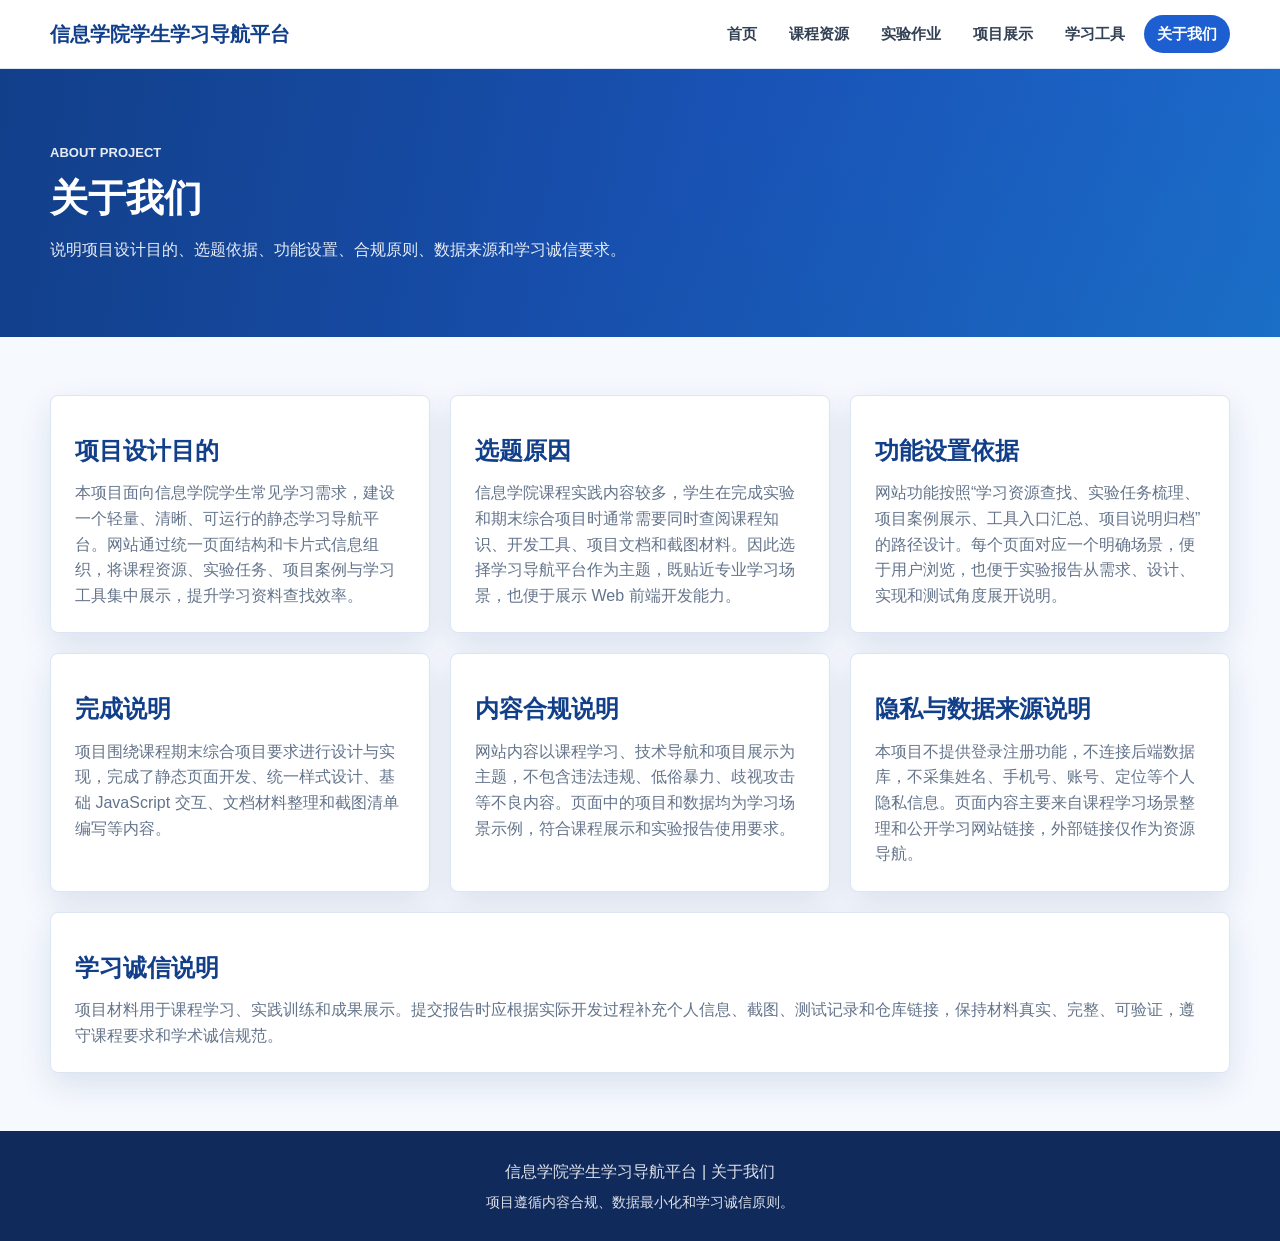
==== pages/about.html @ c4b29e27 "项目初始化：完整静态网站 + 修复7项代码问题（backdrop-filter前缀、公告轮播暂停、noopener、fade-card fallback、占位文本清理、搜索计数、硬编码路径）" ====
<!DOCTYPE html>
<html lang="zh-CN">
<head>
  <meta charset="UTF-8">
  <meta name="viewport" content="width=device-width, initial-scale=1.0">
  <title>关于我们 - 信息学院学生学习导航平台</title>
  <link rel="stylesheet" href="../css/style.css">
</head>
<body>
  <header class="site-header">
    <nav class="navbar">
      <a class="brand" href="../index.html">信息学院学生学习导航平台</a>
      <button class="nav-toggle" type="button" aria-label="展开导航" aria-expanded="false">☰</button>
      <ul class="nav-menu">
        <li><a href="../index.html">首页</a></li>
        <li><a href="courses.html">课程资源</a></li>
        <li><a href="experiments.html">实验作业</a></li>
        <li><a href="projects.html">项目展示</a></li>
        <li><a href="tools.html">学习工具</a></li>
        <li><a href="about.html">关于我们</a></li>
      </ul>
    </nav>
  </header>

  <main>
    <section class="page-hero">
      <div>
        <p class="eyebrow">About Project</p>
        <h1>关于我们</h1>
        <p>说明项目设计目的、选题依据、功能设置、合规原则、数据来源和学习诚信要求。</p>
      </div>
    </section>

    <section class="section">
      <div class="about-layout">
        <article class="info-panel fade-card">
          <h2>项目设计目的</h2>
          <p>本项目面向信息学院学生常见学习需求，建设一个轻量、清晰、可运行的静态学习导航平台。网站通过统一页面结构和卡片式信息组织，将课程资源、实验任务、项目案例与学习工具集中展示，提升学习资料查找效率。</p>
        </article>

        <article class="info-panel fade-card">
          <h2>选题原因</h2>
          <p>信息学院课程实践内容较多，学生在完成实验和期末综合项目时通常需要同时查阅课程知识、开发工具、项目文档和截图材料。因此选择学习导航平台作为主题，既贴近专业学习场景，也便于展示 Web 前端开发能力。</p>
        </article>

        <article class="info-panel fade-card">
          <h2>功能设置依据</h2>
          <p>网站功能按照“学习资源查找、实验任务梳理、项目案例展示、工具入口汇总、项目说明归档”的路径设计。每个页面对应一个明确场景，便于用户浏览，也便于实验报告从需求、设计、实现和测试角度展开说明。</p>
        </article>

        <article class="info-panel fade-card">
          <h2>完成说明</h2>
          <p>项目围绕课程期末综合项目要求进行设计与实现，完成了静态页面开发、统一样式设计、基础 JavaScript 交互、文档材料整理和截图清单编写等内容。</p>
        </article>

        <article class="info-panel fade-card">
          <h2>内容合规说明</h2>
          <p>网站内容以课程学习、技术导航和项目展示为主题，不包含违法违规、低俗暴力、歧视攻击等不良内容。页面中的项目和数据均为学习场景示例，符合课程展示和实验报告使用要求。</p>
        </article>

        <article class="info-panel fade-card">
          <h2>隐私与数据来源说明</h2>
          <p>本项目不提供登录注册功能，不连接后端数据库，不采集姓名、手机号、账号、定位等个人隐私信息。页面内容主要来自课程学习场景整理和公开学习网站链接，外部链接仅作为资源导航。</p>
        </article>

        <article class="info-panel fade-card wide-panel">
          <h2>学习诚信说明</h2>
          <p>项目材料用于课程学习、实践训练和成果展示。提交报告时应根据实际开发过程补充个人信息、截图、测试记录和仓库链接，保持材料真实、完整、可验证，遵守课程要求和学术诚信规范。</p>
        </article>
      </div>
    </section>
  </main>

  <button class="back-to-top" type="button" aria-label="返回顶部">↑</button>

  <footer class="site-footer">
    <p>信息学院学生学习导航平台 | 关于我们</p>
    <p>项目遵循内容合规、数据最小化和学习诚信原则。</p>
  </footer>

  <script src="../js/main.js"></script>
</body>
</html>
---- css/style.css ----
:root {
  --primary: #1d5fd0;
  --primary-dark: #123f8a;
  --primary-soft: #eaf2ff;
  --accent: #11a6a0;
  --text: #1e293b;
  --muted: #64748b;
  --line: #dbe5f3;
  --bg: #f6f9fe;
  --card: #ffffff;
  --warning: #f59e0b;
  --success: #16a34a;
  --shadow: 0 12px 32px rgba(22, 60, 116, 0.12);
  --radius: 8px;
}

* {
  box-sizing: border-box;
}

html {
  scroll-behavior: smooth;
}

body {
  margin: 0;
  color: var(--text);
  font-family: "Microsoft YaHei", "PingFang SC", Arial, sans-serif;
  line-height: 1.6;
  background: var(--bg);
}

a {
  color: inherit;
  text-decoration: none;
}

p {
  margin: 0;
}

.site-header {
  position: sticky;
  top: 0;
  z-index: 50;
  background: rgba(255, 255, 255, 0.96);
  border-bottom: 1px solid var(--line);
  backdrop-filter: blur(12px);
  -webkit-backdrop-filter: blur(12px);
}

.navbar {
  width: min(1180px, calc(100% - 32px));
  min-height: 68px;
  margin: 0 auto;
  display: flex;
  align-items: center;
  justify-content: space-between;
  gap: 24px;
}

.brand {
  font-weight: 800;
  color: var(--primary-dark);
  font-size: 20px;
  white-space: nowrap;
}

.nav-menu {
  display: flex;
  align-items: center;
  gap: 6px;
  padding: 0;
  margin: 0;
  list-style: none;
}

.nav-menu a {
  display: inline-flex;
  align-items: center;
  min-height: 38px;
  padding: 0 13px;
  border-radius: 999px;
  color: #334155;
  font-weight: 600;
  font-size: 15px;
}

.nav-menu a:hover,
.nav-menu a.active {
  color: #ffffff;
  background: var(--primary);
}

.nav-toggle {
  display: none;
  width: 42px;
  height: 42px;
  border: 1px solid var(--line);
  border-radius: var(--radius);
  background: #ffffff;
  color: var(--primary-dark);
  font-size: 22px;
  cursor: pointer;
}

.hero {
  min-height: 520px;
  display: flex;
  align-items: center;
  background:
    linear-gradient(90deg, rgba(8, 43, 105, 0.86), rgba(29, 95, 208, 0.74)),
    linear-gradient(135deg, #113d86, #1d5fd0 52%, #11a6a0);
  color: #ffffff;
}

.hero-content {
  width: min(1180px, calc(100% - 32px));
  margin: 0 auto;
  max-width: 760px;
}

.hero h1,
.page-hero h1 {
  margin: 12px 0 16px;
  line-height: 1.2;
}

.hero h1 {
  font-size: 44px;
}

.hero p {
  font-size: 18px;
  color: rgba(255, 255, 255, 0.9);
}

.hero-actions {
  display: flex;
  flex-wrap: wrap;
  gap: 14px;
  margin-top: 28px;
}

.page-hero {
  background:
    linear-gradient(90deg, rgba(18, 63, 138, 0.92), rgba(29, 95, 208, 0.78)),
    linear-gradient(135deg, #123f8a, #1d5fd0, #11a6a0);
  color: #ffffff;
  padding: 74px 0;
}

.page-hero > div {
  width: min(1180px, calc(100% - 32px));
  margin: 0 auto;
}

.page-hero h1 {
  font-size: 38px;
}

.page-hero p {
  max-width: 760px;
  color: rgba(255, 255, 255, 0.9);
}

.section {
  width: min(1180px, calc(100% - 32px));
  margin: 0 auto;
  padding: 58px 0;
}

.section-soft {
  width: 100%;
  max-width: none;
  padding-left: max(16px, calc((100% - 1180px) / 2));
  padding-right: max(16px, calc((100% - 1180px) / 2));
  background: #ffffff;
}

.section-heading {
  max-width: 780px;
  margin-bottom: 28px;
}

.section-heading h2 {
  margin: 8px 0 10px;
  font-size: 30px;
  color: var(--primary-dark);
}

.compact-heading {
  margin-top: 42px;
}

.eyebrow {
  color: var(--accent);
  font-size: 13px;
  font-weight: 800;
  letter-spacing: 0;
  text-transform: uppercase;
}

.btn {
  display: inline-flex;
  align-items: center;
  justify-content: center;
  min-height: 42px;
  padding: 0 18px;
  border: 1px solid transparent;
  border-radius: var(--radius);
  font-weight: 700;
  cursor: pointer;
  transition: transform 0.2s ease, box-shadow 0.2s ease, background 0.2s ease;
}

.btn:hover {
  transform: translateY(-2px);
  box-shadow: 0 10px 22px rgba(22, 60, 116, 0.18);
}

.btn-primary,
.btn-small {
  color: #ffffff;
  background: var(--primary);
}

.btn-secondary {
  color: #ffffff;
  border-color: rgba(255, 255, 255, 0.64);
  background: rgba(255, 255, 255, 0.12);
}

.btn-small {
  min-height: 36px;
  margin-top: 12px;
  padding: 0 14px;
  font-size: 14px;
}

.text-link {
  color: var(--primary);
  font-weight: 800;
}

.stats-grid,
.feature-grid,
.card-grid,
.tool-grid,
.about-layout {
  display: grid;
  gap: 20px;
}

.stats-grid {
  grid-template-columns: repeat(4, 1fr);
}

.feature-grid,
.card-grid,
.tool-grid,
.about-layout {
  grid-template-columns: repeat(3, 1fr);
}

.stat-card,
.feature-card,
.resource-card,
.project-card,
.tool-card,
.info-panel,
.notice-board {
  border: 1px solid var(--line);
  border-radius: var(--radius);
  background: var(--card);
  box-shadow: var(--shadow);
}

.stat-card {
  padding: 24px;
}

.stat-card strong {
  display: block;
  color: var(--primary);
  font-size: 40px;
  line-height: 1;
}

.stat-card span {
  display: block;
  margin-top: 10px;
  color: var(--muted);
  font-weight: 700;
}

.feature-card,
.resource-card,
.project-card,
.tool-card,
.info-panel {
  padding: 24px;
}

.feature-card h3,
.resource-card h2,
.project-card h2,
.tool-card h2,
.info-panel h2,
.experiment-content h2 {
  margin: 12px 0 10px;
  color: var(--primary-dark);
}

.tool-card h3,
.detail-card h3,
.check-grid h3 {
  margin: 18px 0 8px;
  color: #334155;
  font-size: 16px;
}

.feature-icon,
.tool-icon {
  display: inline-flex;
  align-items: center;
  justify-content: center;
  width: 48px;
  height: 48px;
  border-radius: var(--radius);
  color: #ffffff;
  background: linear-gradient(135deg, var(--primary), var(--accent));
  font-weight: 800;
}

.feature-card p,
.resource-card p,
.project-card p,
.tool-card p,
.info-panel p,
.experiment-content p,
.section-heading p {
  color: var(--muted);
}

.resource-card ul {
  margin: 8px 0 0;
  padding-left: 20px;
  color: #475569;
}

.task-points,
.tool-list,
.detail-card ul {
  margin: 12px 0 0;
  padding-left: 20px;
  color: #475569;
}

.task-points li + li,
.tool-list li + li,
.detail-card li + li {
  margin-top: 6px;
}

.resource-card h3 {
  margin: 16px 0 6px;
  color: #334155;
  font-size: 16px;
}

.card-topline {
  color: var(--accent);
  font-size: 13px;
  font-weight: 800;
}

.highlight-card {
  border-color: rgba(29, 95, 208, 0.42);
  background: linear-gradient(180deg, #ffffff, #f4f8ff);
}

.notice-board {
  overflow: hidden;
}

.notice-list {
  position: relative;
  min-height: 180px;
}

.notice-item {
  display: none;
  padding: 28px;
}

.notice-item.active {
  display: block;
  animation: fadeIn 0.45s ease both;
}

.notice-date {
  display: inline-flex;
  margin-bottom: 10px;
  padding: 4px 10px;
  border-radius: 999px;
  color: var(--primary-dark);
  background: var(--primary-soft);
  font-weight: 800;
}

.notice-item h3 {
  margin: 0 0 8px;
  color: var(--primary-dark);
  font-size: 24px;
}

.notice-controls {
  display: flex;
  gap: 8px;
  padding: 0 28px 24px;
}

.notice-dot {
  width: 28px;
  height: 8px;
  border: 0;
  border-radius: 999px;
  background: #cbd5e1;
  cursor: pointer;
}

.notice-dot.active {
  background: var(--primary);
}

.toolbar {
  display: flex;
  align-items: end;
  justify-content: space-between;
  gap: 18px;
  margin-bottom: 24px;
}

.search-box {
  display: grid;
  gap: 8px;
  width: min(520px, 100%);
  color: var(--primary-dark);
  font-weight: 800;
}

.search-box input {
  width: 100%;
  min-height: 44px;
  border: 1px solid var(--line);
  border-radius: var(--radius);
  padding: 0 14px;
  color: var(--text);
  font: inherit;
  outline: none;
  background: #ffffff;
}

.search-box input:focus {
  border-color: var(--primary);
  box-shadow: 0 0 0 4px rgba(29, 95, 208, 0.12);
}

.result-count {
  color: var(--muted);
  font-weight: 700;
}

.timeline-list {
  display: grid;
  gap: 18px;
}

.experiment-card {
  display: grid;
  grid-template-columns: 84px 1fr;
  gap: 20px;
  padding: 22px;
  border: 1px solid var(--line);
  border-radius: var(--radius);
  background: #ffffff;
  box-shadow: var(--shadow);
}

.experiment-index {
  display: flex;
  align-items: center;
  justify-content: center;
  width: 64px;
  height: 64px;
  border-radius: var(--radius);
  color: #ffffff;
  background: var(--primary);
  font-size: 24px;
  font-weight: 800;
}

.status {
  display: inline-flex;
  align-items: center;
  min-height: 28px;
  padding: 0 10px;
  border-radius: 999px;
  font-size: 13px;
  font-weight: 800;
}

.status-done {
  color: #166534;
  background: #dcfce7;
}

.status-focus {
  color: #92400e;
  background: #fef3c7;
}

.tag-row {
  display: flex;
  flex-wrap: wrap;
  gap: 8px;
  margin-top: 16px;
}

.tag-row span {
  display: inline-flex;
  align-items: center;
  min-height: 28px;
  padding: 0 10px;
  border-radius: 999px;
  color: var(--primary-dark);
  background: var(--primary-soft);
  font-size: 13px;
  font-weight: 700;
}

.project-cover {
  display: flex;
  align-items: center;
  justify-content: center;
  height: 132px;
  border-radius: var(--radius);
  color: #ffffff;
  font-size: 22px;
  font-weight: 800;
}

.cover-site { background: linear-gradient(135deg, #1d5fd0, #11a6a0); }
.cover-ml { background: linear-gradient(135deg, #2563eb, #7c3aed); }
.cover-mini { background: linear-gradient(135deg, #0891b2, #16a34a); }
.cover-image { background: linear-gradient(135deg, #0f766e, #f59e0b); }
.cover-doc { background: linear-gradient(135deg, #334155, #1d5fd0); }
.cover-team { background: linear-gradient(135deg, #be123c, #2563eb); }

.detail-section {
  margin-top: 18px;
}

.detail-grid {
  display: grid;
  grid-template-columns: repeat(2, 1fr);
  gap: 20px;
}

.detail-card {
  scroll-margin-top: 96px;
  padding: 24px;
  border: 1px solid var(--line);
  border-radius: var(--radius);
  background: #ffffff;
  box-shadow: var(--shadow);
}

.detail-card:target {
  border-color: var(--primary);
  box-shadow: 0 16px 38px rgba(29, 95, 208, 0.24);
  animation: targetPulse 1.1s ease both;
}

.detail-card h2,
.detail-card h3 {
  color: var(--primary-dark);
}

.detail-card p {
  color: var(--muted);
}

.detail-back {
  display: inline-flex;
  margin-top: 16px;
  color: var(--primary);
  font-weight: 800;
}

.check-grid {
  display: grid;
  grid-template-columns: repeat(2, 1fr);
  gap: 16px;
  margin-top: 18px;
}

.check-grid > div {
  padding: 16px;
  border: 1px solid var(--line);
  border-radius: var(--radius);
  background: var(--primary-soft);
}

.check-grid p {
  color: #475569;
}

.wide-panel {
  grid-column: span 3;
}

.back-to-top {
  position: fixed;
  right: 22px;
  bottom: 24px;
  display: none;
  width: 44px;
  height: 44px;
  border: 0;
  border-radius: 50%;
  color: #ffffff;
  background: var(--primary);
  box-shadow: var(--shadow);
  font-size: 20px;
  font-weight: 800;
  cursor: pointer;
}

.back-to-top.show {
  display: block;
}

.site-footer {
  padding: 28px 16px;
  color: rgba(255, 255, 255, 0.86);
  text-align: center;
  background: #102a5c;
}

.site-footer p + p {
  margin-top: 6px;
  font-size: 14px;
}

.fade-card {
  opacity: 0;
  transform: translateY(16px);
  transition: opacity 0.55s ease, transform 0.55s ease;
}

.fade-card.visible {
  opacity: 1;
  transform: translateY(0);
}

/* JS 加载失败或用户偏好减少动画时，直接显示卡片 */
@media (prefers-reduced-motion: reduce) {
  .fade-card {
    opacity: 1;
    transform: none;
    transition: none;
  }
}

.no-js .fade-card {
  opacity: 1;
  transform: none;
}

.is-hidden {
  display: none !important;
}

@keyframes fadeIn {
  from {
    opacity: 0;
    transform: translateY(8px);
  }
  to {
    opacity: 1;
    transform: translateY(0);
  }
}

@keyframes targetPulse {
  0% {
    transform: translateY(0);
    background: #ffffff;
  }
  35% {
    transform: translateY(-3px);
    background: #f4f8ff;
  }
  100% {
    transform: translateY(0);
    background: #ffffff;
  }
}

@media (max-width: 920px) {
  .navbar {
    flex-wrap: wrap;
    padding: 12px 0;
  }

  .nav-toggle {
    display: inline-flex;
    align-items: center;
    justify-content: center;
  }

  .nav-menu {
    display: none;
    width: 100%;
    flex-direction: column;
    align-items: stretch;
    padding-bottom: 8px;
  }

  .nav-menu.open {
    display: flex;
  }

  .nav-menu a {
    justify-content: center;
    border-radius: var(--radius);
  }

  .hero {
    min-height: 460px;
  }

  .hero h1 {
    font-size: 34px;
  }

  .page-hero h1 {
    font-size: 32px;
  }

  .stats-grid,
  .feature-grid,
  .card-grid,
  .tool-grid,
  .about-layout,
  .detail-grid,
  .check-grid {
    grid-template-columns: repeat(2, 1fr);
  }

  .wide-panel {
    grid-column: span 2;
  }
}

@media (max-width: 640px) {
  .brand {
    max-width: calc(100% - 58px);
    white-space: normal;
    line-height: 1.35;
    font-size: 18px;
  }

  .hero,
  .page-hero {
    padding: 52px 0;
  }

  .hero h1 {
    font-size: 28px;
  }

  .hero p {
    font-size: 16px;
  }

  .section {
    padding: 42px 0;
  }

  .section-heading h2 {
    font-size: 25px;
  }

  .stats-grid,
  .feature-grid,
  .card-grid,
  .tool-grid,
  .about-layout,
  .detail-grid,
  .check-grid {
    grid-template-columns: 1fr;
  }

  .wide-panel {
    grid-column: span 1;
  }

  .toolbar {
    align-items: stretch;
    flex-direction: column;
  }

  .experiment-card {
    grid-template-columns: 1fr;
  }

  .experiment-index {
    width: 56px;
    height: 56px;
  }

  .hero-actions {
    flex-direction: column;
  }

  .btn {
    width: 100%;
  }
}
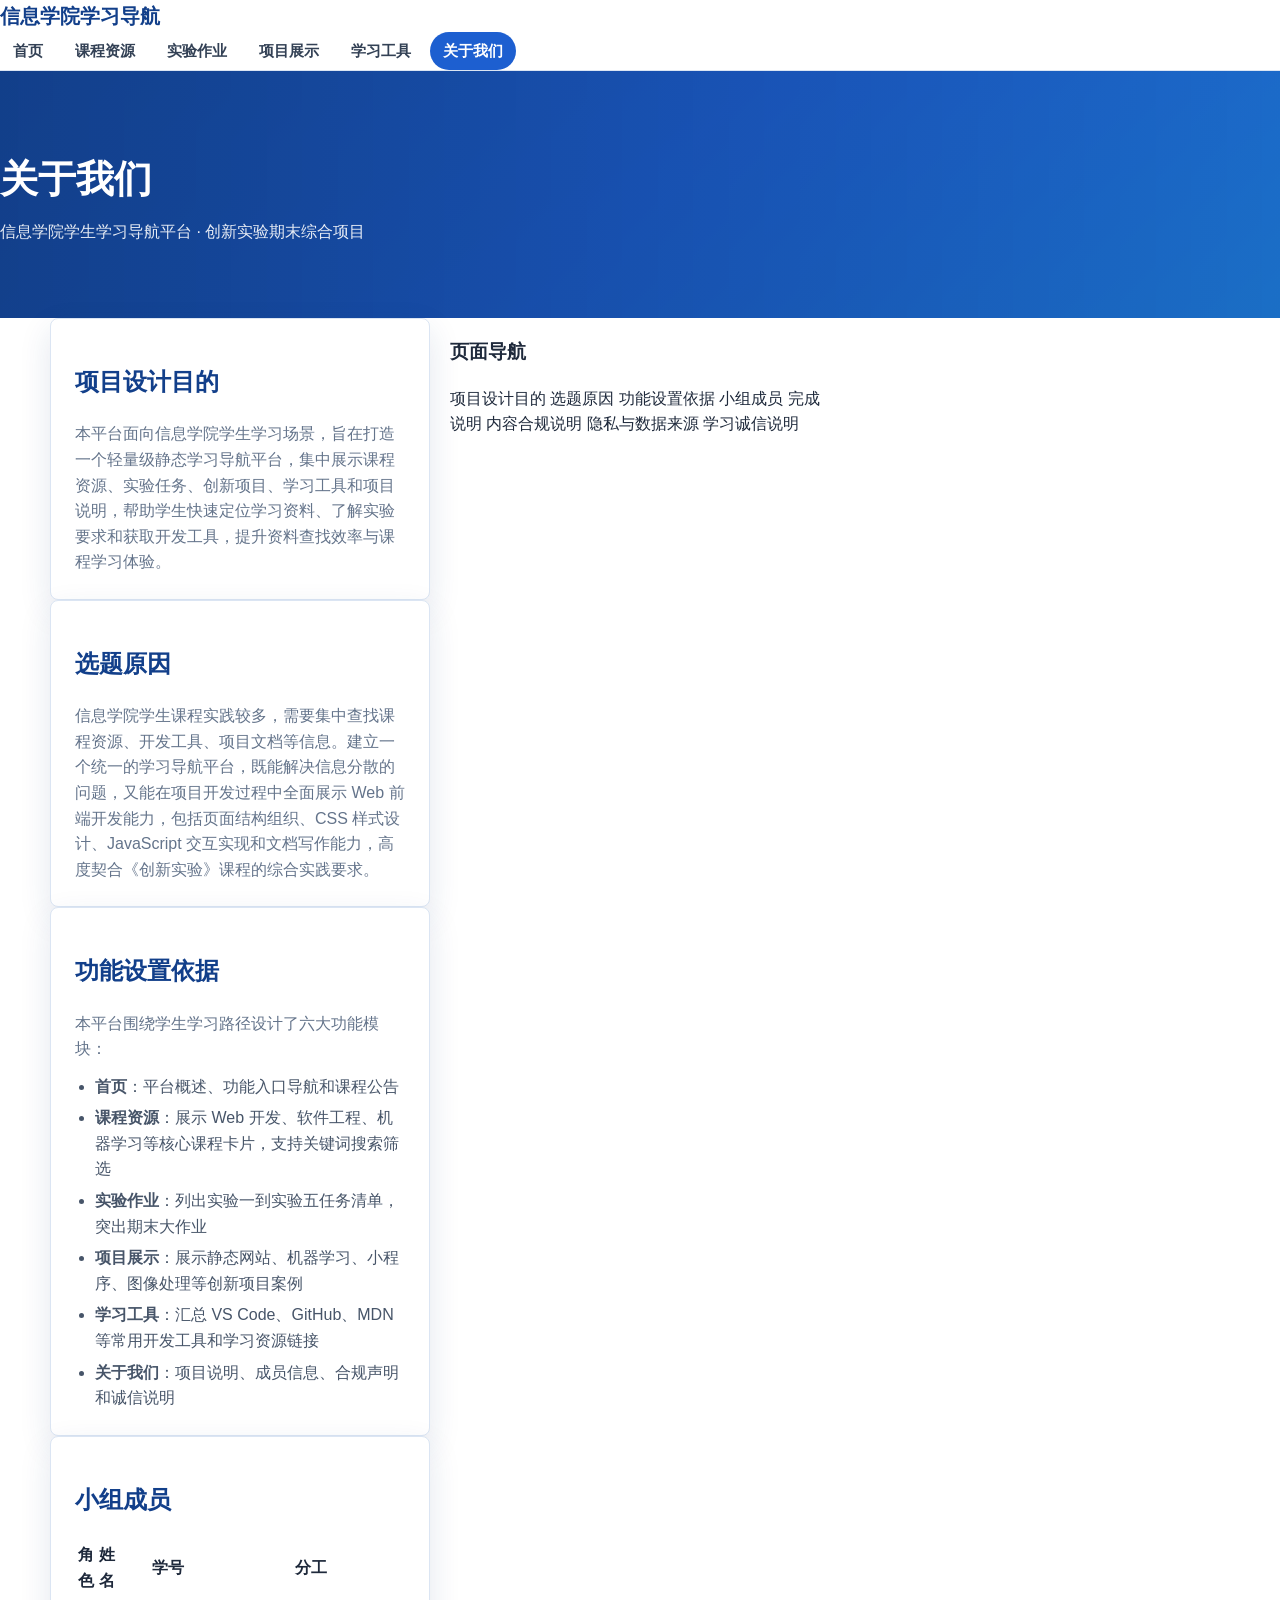
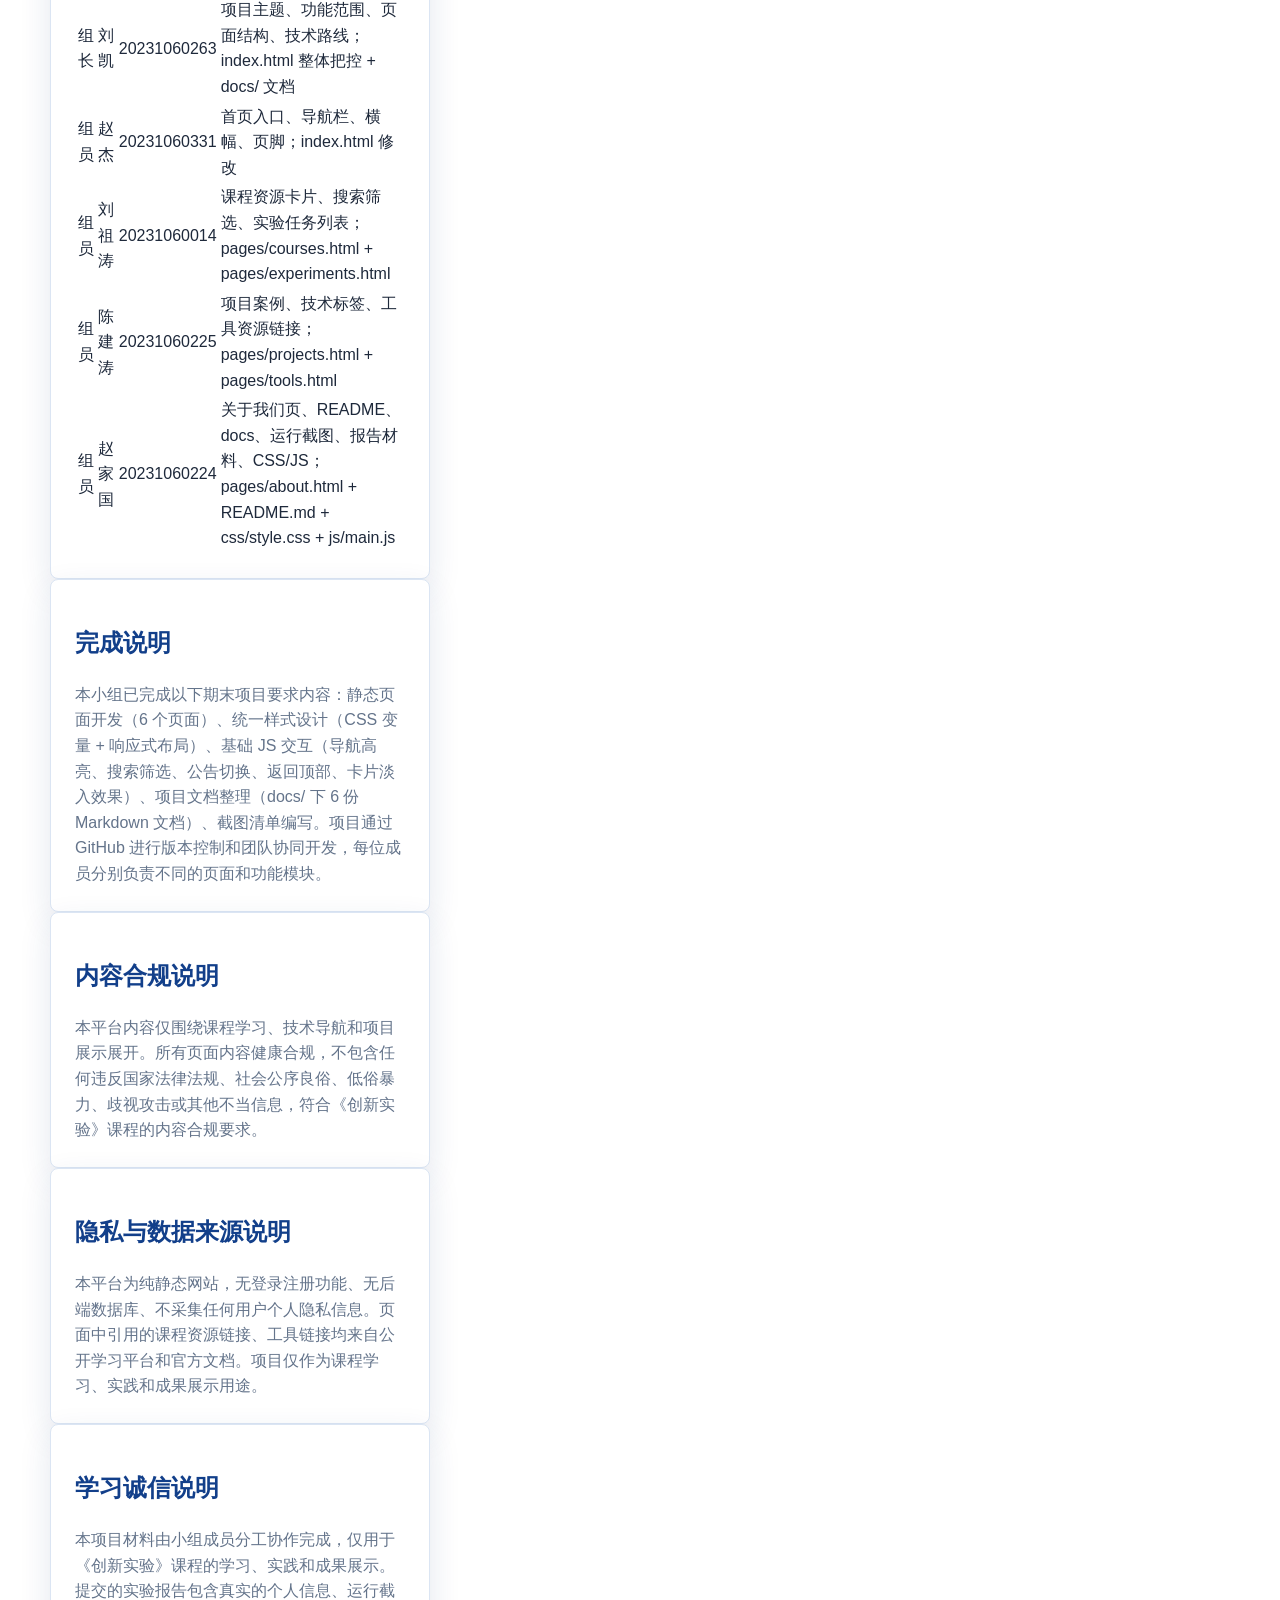
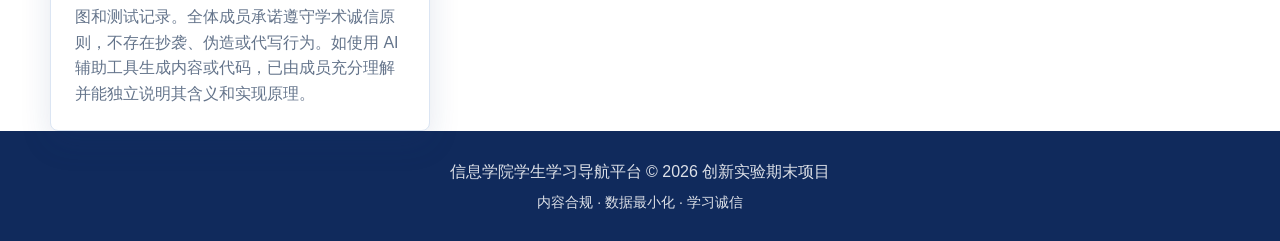
==== commit fce71b81: "赵家国: 修改关于我们页成员信息、更新README" ====
--- a/pages/about.html
+++ b/pages/about.html
@@ -1,83 +1,158 @@
 <!DOCTYPE html>
 <html lang="zh-CN">
 <head>
-  <meta charset="UTF-8">
-  <meta name="viewport" content="width=device-width, initial-scale=1.0">
-  <title>关于我们 - 信息学院学生学习导航平台</title>
-  <link rel="stylesheet" href="../css/style.css">
+    <meta charset="UTF-8">
+    <meta name="viewport" content="width=device-width, initial-scale=1.0">
+    <title>关于我们 - 信息学院学生学习导航平台</title>
+    <link rel="stylesheet" href="../css/style.css">
 </head>
 <body>
-  <header class="site-header">
-    <nav class="navbar">
-      <a class="brand" href="../index.html">信息学院学生学习导航平台</a>
-      <button class="nav-toggle" type="button" aria-label="展开导航" aria-expanded="false">☰</button>
-      <ul class="nav-menu">
-        <li><a href="../index.html">首页</a></li>
-        <li><a href="courses.html">课程资源</a></li>
-        <li><a href="experiments.html">实验作业</a></li>
-        <li><a href="projects.html">项目展示</a></li>
-        <li><a href="tools.html">学习工具</a></li>
-        <li><a href="about.html">关于我们</a></li>
-      </ul>
-    </nav>
-  </header>
+    <!-- 导航栏 -->
+    <header class="site-header">
+        <div class="nav-container">
+            <a href="../index.html" class="brand">信息学院学习导航</a>
+            <nav class="nav-menu">
+                <a href="../index.html">首页</a>
+                <a href="courses.html">课程资源</a>
+                <a href="experiments.html">实验作业</a>
+                <a href="projects.html">项目展示</a>
+                <a href="tools.html">学习工具</a>
+                <a href="about.html" class="active">关于我们</a>
+            </nav>
+            <button class="nav-toggle" aria-label="菜单">☰</button>
+        </div>
+    </header>
 
-  <main>
-    <section class="page-hero">
-      <div>
-        <p class="eyebrow">About Project</p>
-        <h1>关于我们</h1>
-        <p>说明项目设计目的、选题依据、功能设置、合规原则、数据来源和学习诚信要求。</p>
-      </div>
-    </section>
+    <main>
+        <!-- Hero区域 -->
+        <section class="page-hero">
+            <h1>关于我们</h1>
+            <p>信息学院学生学习导航平台 · 创新实验期末综合项目</p>
+        </section>
 
-    <section class="section">
-      <div class="about-layout">
-        <article class="info-panel fade-card">
-          <h2>项目设计目的</h2>
-          <p>本项目面向信息学院学生常见学习需求，建设一个轻量、清晰、可运行的静态学习导航平台。网站通过统一页面结构和卡片式信息组织，将课程资源、实验任务、项目案例与学习工具集中展示，提升学习资料查找效率。</p>
-        </article>
+        <!-- 项目概述 -->
+        <section class="section-soft">
+            <div class="about-layout">
+                <!-- 左侧主要内容 -->
+                <div class="about-main">
+                    <div class="detail-card" id="purpose">
+                        <h2>项目设计目的</h2>
+                        <p>本平台面向信息学院学生学习场景，旨在打造一个轻量级静态学习导航平台，集中展示课程资源、实验任务、创新项目、学习工具和项目说明，帮助学生快速定位学习资料、了解实验要求和获取开发工具，提升资料查找效率与课程学习体验。</p>
+                    </div>
 
-        <article class="info-panel fade-card">
-          <h2>选题原因</h2>
-          <p>信息学院课程实践内容较多，学生在完成实验和期末综合项目时通常需要同时查阅课程知识、开发工具、项目文档和截图材料。因此选择学习导航平台作为主题，既贴近专业学习场景，也便于展示 Web 前端开发能力。</p>
-        </article>
+                    <div class="detail-card" id="reason">
+                        <h2>选题原因</h2>
+                        <p>信息学院学生课程实践较多，需要集中查找课程资源、开发工具、项目文档等信息。建立一个统一的学习导航平台，既能解决信息分散的问题，又能在项目开发过程中全面展示 Web 前端开发能力，包括页面结构组织、CSS 样式设计、JavaScript 交互实现和文档写作能力，高度契合《创新实验》课程的综合实践要求。</p>
+                    </div>
 
-        <article class="info-panel fade-card">
-          <h2>功能设置依据</h2>
-          <p>网站功能按照“学习资源查找、实验任务梳理、项目案例展示、工具入口汇总、项目说明归档”的路径设计。每个页面对应一个明确场景，便于用户浏览，也便于实验报告从需求、设计、实现和测试角度展开说明。</p>
-        </article>
+                    <div class="detail-card" id="features">
+                        <h2>功能设置依据</h2>
+                        <p>本平台围绕学生学习路径设计了六大功能模块：</p>
+                        <ul>
+                            <li><strong>首页</strong>：平台概述、功能入口导航和课程公告</li>
+                            <li><strong>课程资源</strong>：展示 Web 开发、软件工程、机器学习等核心课程卡片，支持关键词搜索筛选</li>
+                            <li><strong>实验作业</strong>：列出实验一到实验五任务清单，突出期末大作业</li>
+                            <li><strong>项目展示</strong>：展示静态网站、机器学习、小程序、图像处理等创新项目案例</li>
+                            <li><strong>学习工具</strong>：汇总 VS Code、GitHub、MDN 等常用开发工具和学习资源链接</li>
+                            <li><strong>关于我们</strong>：项目说明、成员信息、合规声明和诚信说明</li>
+                        </ul>
+                    </div>
 
-        <article class="info-panel fade-card">
-          <h2>完成说明</h2>
-          <p>项目围绕课程期末综合项目要求进行设计与实现，完成了静态页面开发、统一样式设计、基础 JavaScript 交互、文档材料整理和截图清单编写等内容。</p>
-        </article>
+                    <!-- ⭐ 成员信息（赵家国已修改为真实信息） -->
+                    <div class="detail-card" id="members">
+                        <h2>小组成员</h2>
+                        <table class="member-table">
+                            <thead>
+                                <tr>
+                                    <th>角色</th>
+                                    <th>姓名</th>
+                                    <th>学号</th>
+                                    <th>分工</th>
+                                </tr>
+                            </thead>
+                            <tbody>
+                                <tr>
+                                    <td><span class="role-badge leader">组长</span></td>
+                                    <td>刘凯</td>
+                                    <td>20231060263</td>
+                                    <td>项目主题、功能范围、页面结构、技术路线；index.html 整体把控 + docs/ 文档</td>
+                                </tr>
+                                <tr>
+                                    <td><span class="role-badge member">组员</span></td>
+                                    <td>赵杰</td>
+                                    <td>20231060331</td>
+                                    <td>首页入口、导航栏、横幅、页脚；index.html 修改</td>
+                                </tr>
+                                <tr>
+                                    <td><span class="role-badge member">组员</span></td>
+                                    <td>刘祖涛</td>
+                                    <td>20231060014</td>
+                                    <td>课程资源卡片、搜索筛选、实验任务列表；pages/courses.html + pages/experiments.html</td>
+                                </tr>
+                                <tr>
+                                    <td><span class="role-badge member">组员</span></td>
+                                    <td>陈建涛</td>
+                                    <td>20231060225</td>
+                                    <td>项目案例、技术标签、工具资源链接；pages/projects.html + pages/tools.html</td>
+                                </tr>
+                                <tr>
+                                    <td><span class="role-badge member">组员</span></td>
+                                    <td>赵家国</td>
+                                    <td>20231060224</td>
+                                    <td>关于我们页、README、docs、运行截图、报告材料、CSS/JS；pages/about.html + README.md + css/style.css + js/main.js</td>
+                                </tr>
+                            </tbody>
+                        </table>
+                    </div>
 
-        <article class="info-panel fade-card">
-          <h2>内容合规说明</h2>
-          <p>网站内容以课程学习、技术导航和项目展示为主题，不包含违法违规、低俗暴力、歧视攻击等不良内容。页面中的项目和数据均为学习场景示例，符合课程展示和实验报告使用要求。</p>
-        </article>
+                    <div class="detail-card" id="completion">
+                        <h2>完成说明</h2>
+                        <p>本小组已完成以下期末项目要求内容：静态页面开发（6 个页面）、统一样式设计（CSS 变量 + 响应式布局）、基础 JS 交互（导航高亮、搜索筛选、公告切换、返回顶部、卡片淡入效果）、项目文档整理（docs/ 下 6 份 Markdown 文档）、截图清单编写。项目通过 GitHub 进行版本控制和团队协同开发，每位成员分别负责不同的页面和功能模块。</p>
+                    </div>
 
-        <article class="info-panel fade-card">
-          <h2>隐私与数据来源说明</h2>
-          <p>本项目不提供登录注册功能，不连接后端数据库，不采集姓名、手机号、账号、定位等个人隐私信息。页面内容主要来自课程学习场景整理和公开学习网站链接，外部链接仅作为资源导航。</p>
-        </article>
+                    <!-- 合规与诚信说明 -->
+                    <div class="detail-card" id="compliance">
+                        <h2>内容合规说明</h2>
+                        <p>本平台内容仅围绕课程学习、技术导航和项目展示展开。所有页面内容健康合规，不包含任何违反国家法律法规、社会公序良俗、低俗暴力、歧视攻击或其他不当信息，符合《创新实验》课程的内容合规要求。</p>
+                    </div>
 
-        <article class="info-panel fade-card wide-panel">
-          <h2>学习诚信说明</h2>
-          <p>项目材料用于课程学习、实践训练和成果展示。提交报告时应根据实际开发过程补充个人信息、截图、测试记录和仓库链接，保持材料真实、完整、可验证，遵守课程要求和学术诚信规范。</p>
-        </article>
-      </div>
-    </section>
-  </main>
+                    <div class="detail-card" id="privacy">
+                        <h2>隐私与数据来源说明</h2>
+                        <p>本平台为纯静态网站，无登录注册功能、无后端数据库、不采集任何用户个人隐私信息。页面中引用的课程资源链接、工具链接均来自公开学习平台和官方文档。项目仅作为课程学习、实践和成果展示用途。</p>
+                    </div>
 
-  <button class="back-to-top" type="button" aria-label="返回顶部">↑</button>
+                    <div class="detail-card" id="integrity">
+                        <h2>学习诚信说明</h2>
+                        <p>本项目材料由小组成员分工协作完成，仅用于《创新实验》课程的学习、实践和成果展示。提交的实验报告包含真实的个人信息、运行截图和测试记录。全体成员承诺遵守学术诚信原则，不存在抄袭、伪造或代写行为。如使用 AI 辅助工具生成内容或代码，已由成员充分理解并能独立说明其含义和实现原理。</p>
+                    </div>
+                </div>
 
-  <footer class="site-footer">
-    <p>信息学院学生学习导航平台 | 关于我们</p>
-    <p>项目遵循内容合规、数据最小化和学习诚信原则。</p>
-  </footer>
+                <!-- 右侧导航 -->
+                <aside class="about-sidebar">
+                    <nav class="sidebar-nav">
+                        <h3>页面导航</h3>
+                        <a href="#purpose">项目设计目的</a>
+                        <a href="#reason">选题原因</a>
+                        <a href="#features">功能设置依据</a>
+                        <a href="#members">小组成员</a>
+                        <a href="#completion">完成说明</a>
+                        <a href="#compliance">内容合规说明</a>
+                        <a href="#privacy">隐私与数据来源</a>
+                        <a href="#integrity">学习诚信说明</a>
+                    </nav>
+                </aside>
+            </div>
+        </section>
+    </main>
 
-  <script src="../js/main.js"></script>
+    <!-- 页脚 -->
+    <footer class="site-footer">
+        <div class="footer-container">
+            <p>信息学院学生学习导航平台 &copy; 2026 创新实验期末项目</p>
+            <p>内容合规 · 数据最小化 · 学习诚信</p>
+        </div>
+    </footer>
+
+    <script src="../js/main.js"></script>
 </body>
 </html>
